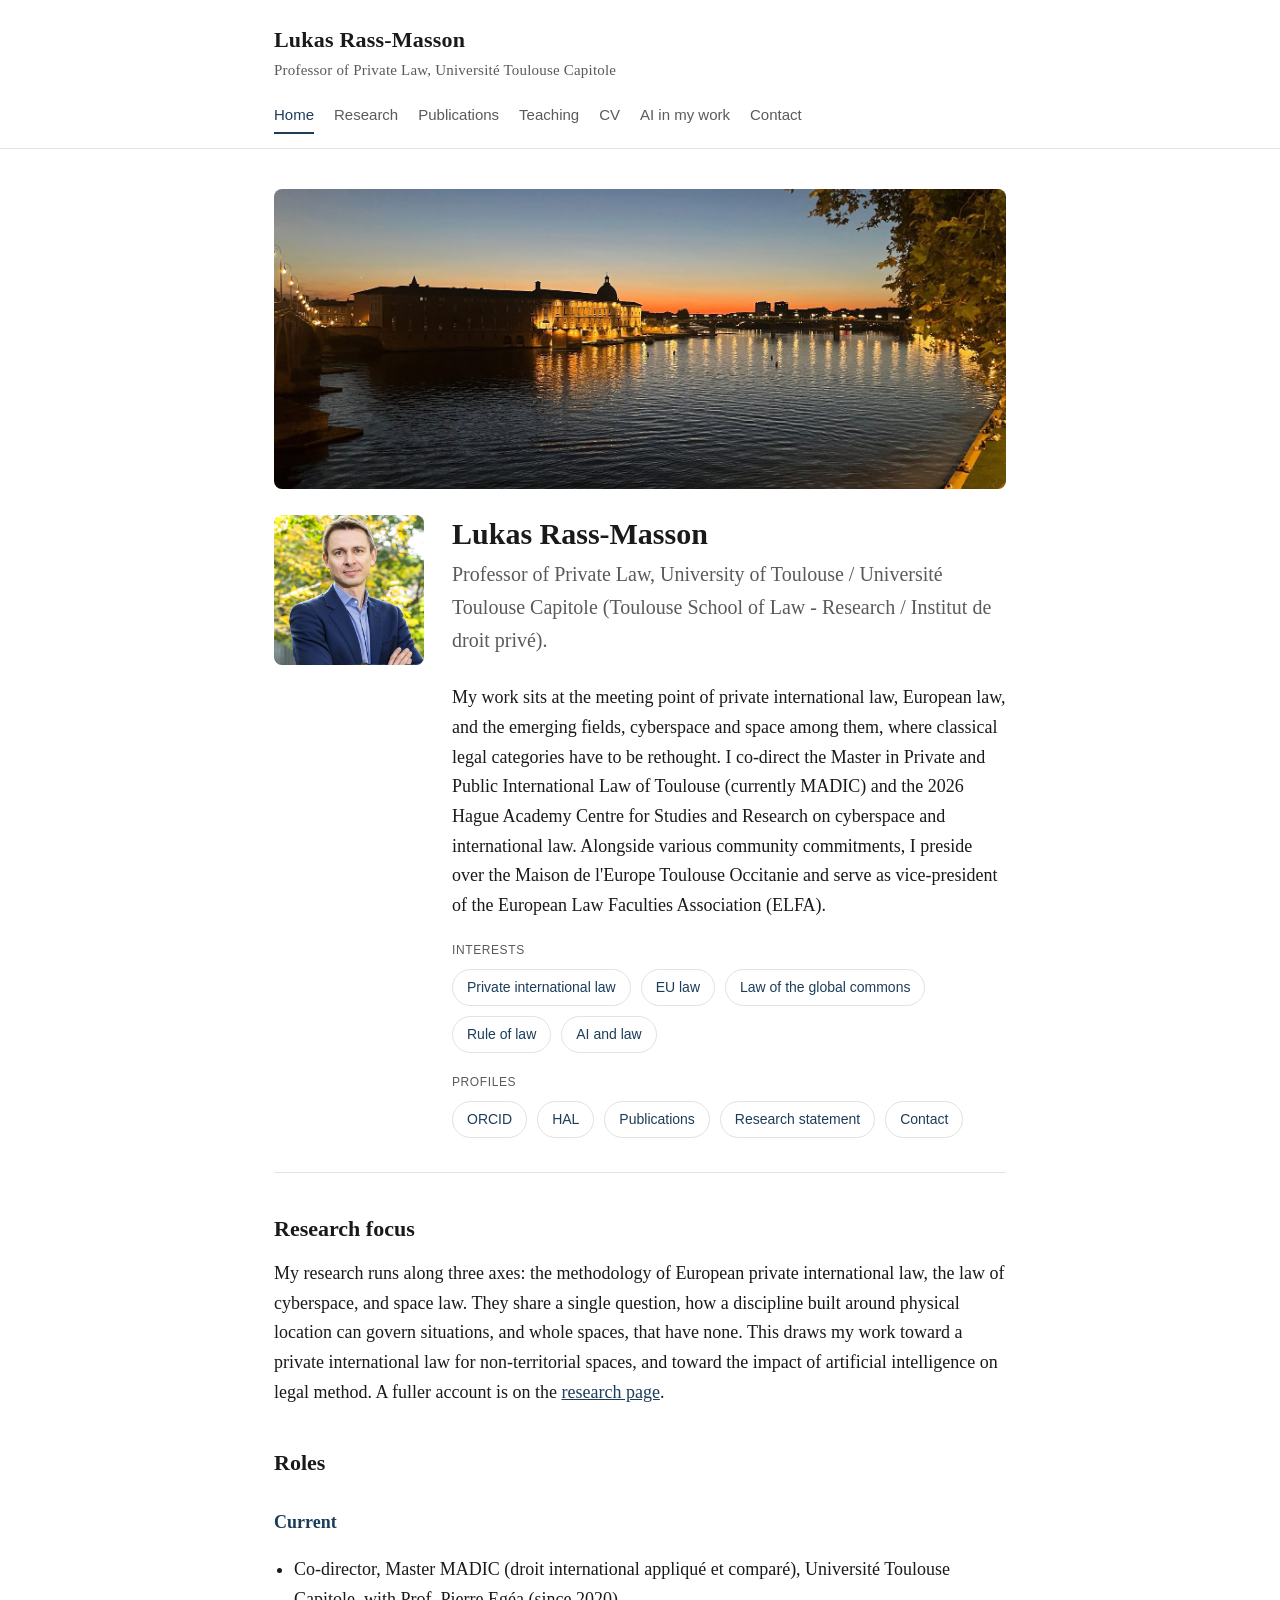
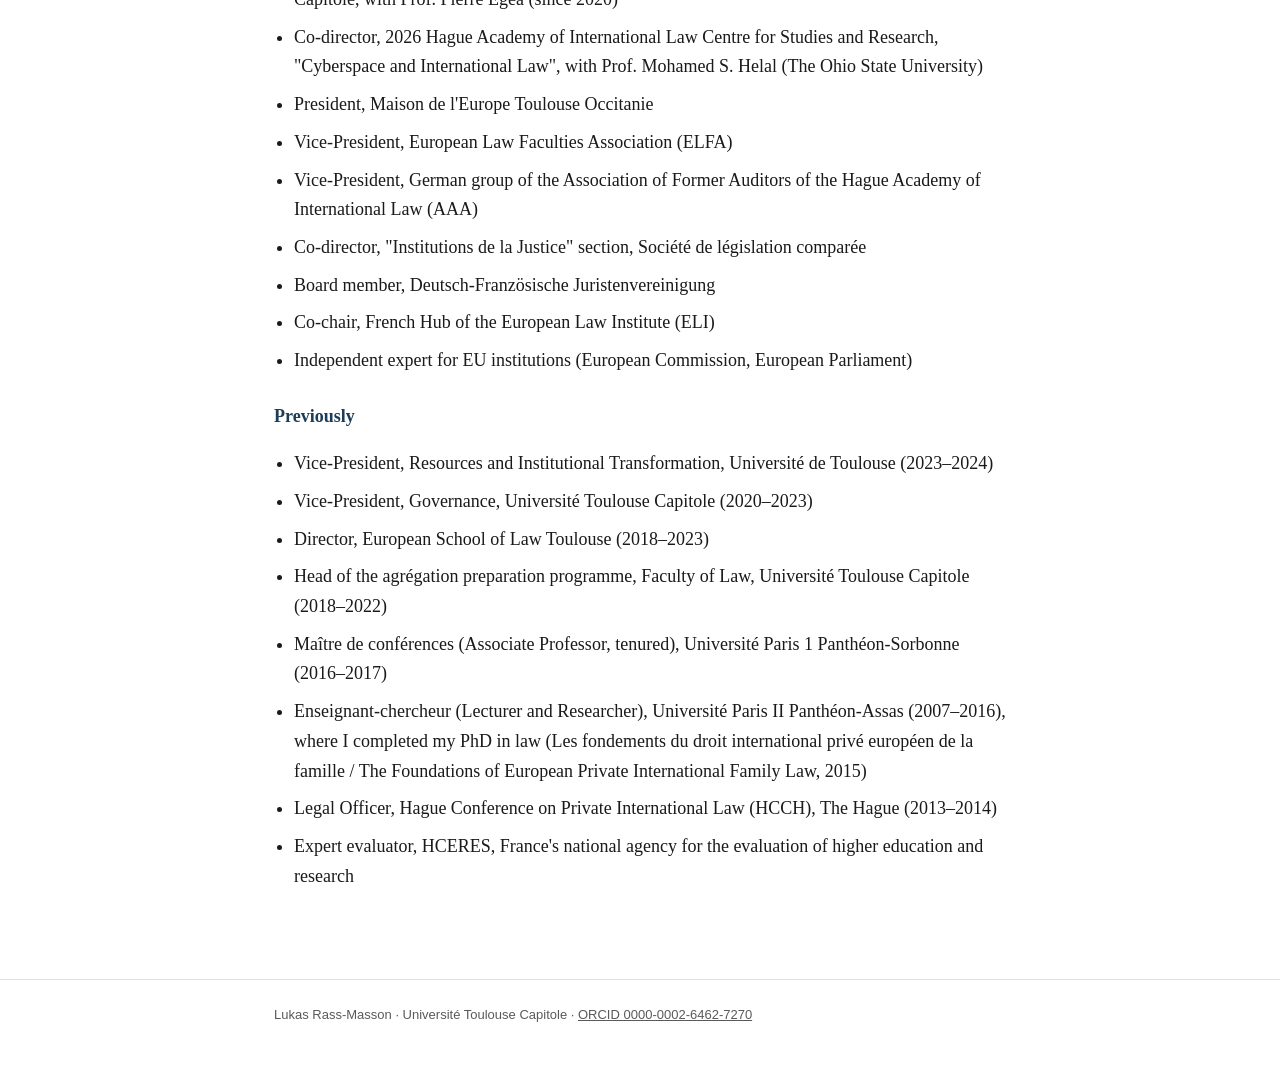
==== index.html @ 9f9ae8c5 "Add files via upload" ====
<!DOCTYPE html>
<html lang="en">
<head>
<meta charset="utf-8">
<meta name="viewport" content="width=device-width, initial-scale=1">
<title>Lukas Rass-Masson</title>
<meta name="description" content="Lukas Rass-Masson, Professor of Private Law at Université Toulouse Capitole. Private international law, European law, cyberspace and space law.">
<link rel="stylesheet" href="style.css">
</head>
<body>
<header class="site">
  <div class="wrap">
    <a class="brand" href="index.html">Lukas Rass-Masson<span>Professor of Private Law, Université Toulouse Capitole</span></a>
    <nav class="main">
      <a href="index.html" class="active">Home</a>
      <a href="research.html">Research</a>
      <a href="publications.html">Publications</a>
      <a href="teaching.html">Teaching</a>
      <a href="cv.html">CV</a>
      <a href="ai.html">AI in my work</a>
      <a href="contact.html">Contact</a>
    </nav>
  </div>
</header>

<main>
  <div class="wrap">
    <div class="hero-banner">
      <img src="hero-toulouse.jpg" alt="Toulouse, the Garonne at dusk" loading="eager">
    </div>
    <div class="hero">
      <img class="avatar" src="headshot-avatar.jpg" alt="Lukas Rass-Masson">
      <div class="intro">
        <h1>Lukas Rass-Masson</h1>
        <p class="lede">Professor of Private Law, University of Toulouse / Université Toulouse Capitole (Toulouse School of Law - Research / Institut de droit privé).</p>
        <p>My work sits at the meeting point of private international law, European law, and the emerging fields, cyberspace and space among them, where classical legal categories have to be rethought. I co-direct the Master in Private and Public International Law of Toulouse (currently MADIC) and the 2026 Hague Academy Centre for Studies and Research on cyberspace and international law. Alongside various community commitments, I preside over the Maison de l'Europe Toulouse Occitanie and serve as vice-president of the European Law Faculties Association (ELFA).</p>

        <p class="chips-label">Interests</p>
        <div class="links">
          <a href="https://scholar.google.com/citations?view_op=search_authors&hl=en&mauthors=label:private_international_law" target="_blank" rel="noopener">Private international law</a>
          <a href="https://scholar.google.com/citations?view_op=search_authors&hl=en&mauthors=label:eu_law" target="_blank" rel="noopener">EU law</a>
          <a href="https://scholar.google.com/citations?view_op=search_authors&hl=en&mauthors=label:law_of_the_global_commons" target="_blank" rel="noopener">Law of the global commons</a>
          <a href="https://scholar.google.com/citations?view_op=search_authors&hl=en&mauthors=label:rule_of_law" target="_blank" rel="noopener">Rule of law</a>
          <a href="https://scholar.google.com/citations?view_op=search_authors&hl=en&mauthors=label:ai_and_law" target="_blank" rel="noopener">AI and law</a>
        </div>

        <p class="chips-label">Profiles</p>
        <div class="links">
          <a href="https://orcid.org/0000-0002-6462-7270" target="_blank" rel="noopener">ORCID</a>
          <a href="https://hal.science/search/index/?q=*&authIdHal_s=lukas-rass-masson" target="_blank" rel="noopener">HAL</a>
          <a href="publications.html">Publications</a>
          <a href="research.html">Research statement</a>
          <a href="contact.html">Contact</a>
        </div>
      </div>
    </div>

    <hr>

    <h2>Research focus</h2>
    <p>My research runs along three axes: the methodology of European private international law, the law of cyberspace, and space law. They share a single question, how a discipline built around physical location can govern situations, and whole spaces, that have none. This draws my work toward a private international law for non-territorial spaces, and toward the impact of artificial intelligence on legal method. A fuller account is on the <a href="research.html">research page</a>.</p>

    <h2>Roles</h2>

    <h3>Current</h3>
    <ul class="clean">
      <li>Co-director, Master MADIC (droit international appliqué et comparé), Université Toulouse Capitole, with Prof. Pierre Egéa (since 2020)</li>
      <li>Co-director, 2026 Hague Academy of International Law Centre for Studies and Research, "Cyberspace and International Law", with Prof. Mohamed S. Helal (The Ohio State University)</li>
      <li>President, Maison de l'Europe Toulouse Occitanie</li>
      <li>Vice-President, European Law Faculties Association (ELFA)</li>
      <li>Vice-President, German group of the Association of Former Auditors of the Hague Academy of International Law (AAA)</li>
      <li>Co-director, "Institutions de la Justice" section, Société de législation comparée</li>
      <li>Board member, Deutsch-Französische Juristenvereinigung</li>
      <li>Co-chair, French Hub of the European Law Institute (ELI)</li>
      <li>Independent expert for EU institutions (European Commission, European Parliament)</li>
    </ul>

    <h3>Previously</h3>
    <ul class="clean">
      <li>Vice-President, Resources and Institutional Transformation, Université de Toulouse (2023–2024)</li>
      <li>Vice-President, Governance, Université Toulouse Capitole (2020–2023)</li>
      <li>Director, European School of Law Toulouse (2018–2023)</li>
      <li>Head of the agrégation preparation programme, Faculty of Law, Université Toulouse Capitole (2018–2022)</li>
      <li>Maître de conférences (Associate Professor, tenured), Université Paris 1 Panthéon-Sorbonne (2016–2017)</li>
      <li>Enseignant-chercheur (Lecturer and Researcher), Université Paris II Panthéon-Assas (2007–2016), where I completed my PhD in law (Les fondements du droit international privé européen de la famille / The Foundations of European Private International Family Law, 2015)</li>
      <li>Legal Officer, Hague Conference on Private International Law (HCCH), The Hague (2013–2014)</li>
      <li>Expert evaluator, HCERES, France's national agency for the evaluation of higher education and research</li>
    </ul>
  </div>
</main>

<footer class="site">
  <div class="wrap">
    <p>Lukas Rass-Masson · Université Toulouse Capitole · <a href="https://orcid.org/0000-0002-6462-7270" target="_blank" rel="noopener">ORCID 0000-0002-6462-7270</a></p>
  </div>
</footer>
</body>
</html>
---- style.css ----
:root {
  --ink: #1a1a1a;
  --muted: #5a5a5a;
  --line: #e2e2e2;
  --accent: #1c3d5a;
  --accent-soft: #eef2f6;
  --bg: #ffffff;
  --max: 780px;
}

* { box-sizing: border-box; }

html { scroll-behavior: smooth; }

body {
  margin: 0;
  color: var(--ink);
  background: var(--bg);
  font-family: Georgia, "Times New Roman", serif;
  font-size: 18px;
  line-height: 1.65;
}

.wrap {
  max-width: var(--max);
  margin: 0 auto;
  padding: 0 24px;
}

/* Header / nav */
header.site {
  border-bottom: 1px solid var(--line);
  padding: 22px 0 0;
}
header.site .wrap { display: flex; flex-direction: column; gap: 10px; }
.brand {
  font-size: 22px;
  font-weight: bold;
  color: var(--ink);
  text-decoration: none;
  letter-spacing: 0.2px;
}
.brand span { color: var(--muted); font-weight: normal; font-size: 15px; display: block; }
nav.main {
  display: flex;
  flex-wrap: wrap;
  gap: 4px 20px;
  font-family: -apple-system, "Segoe UI", Helvetica, Arial, sans-serif;
  font-size: 15px;
  padding: 6px 0 14px;
}
nav.main a {
  color: var(--muted);
  text-decoration: none;
  padding: 4px 0;
  border-bottom: 2px solid transparent;
}
nav.main a:hover { color: var(--accent); }
nav.main a.active { color: var(--accent); border-bottom-color: var(--accent); }

/* Main */
main { padding: 40px 0 70px; }
h1 { font-size: 30px; line-height: 1.25; margin: 0 0 6px; }
h2 { font-size: 22px; margin: 38px 0 12px; }
h3 { font-size: 18px; margin: 26px 0 6px; color: var(--accent); }
p { margin: 0 0 16px; }
a { color: var(--accent); }
.lede { font-size: 20px; color: var(--muted); margin-bottom: 26px; }
.muted { color: var(--muted); }
hr { border: none; border-top: 1px solid var(--line); margin: 34px 0; }

ul.clean { padding-left: 20px; }
ul.clean li { margin-bottom: 8px; }

/* Home hero */
.hero-banner { margin: 0 0 26px; }
.hero-banner img {
  width: 100%; height: 300px; object-fit: cover; object-position: center 55%;
  border-radius: 8px; display: block;
}
.hero { display: flex; gap: 28px; align-items: flex-start; flex-wrap: wrap; }
.hero .avatar {
  width: 150px; height: 150px; border-radius: 8px; object-fit: cover;
  flex: 0 0 auto;
}
.hero .intro { flex: 1 1 320px; }

@media (max-width: 560px) {
  .hero-banner img { height: 200px; }
}

/* Link chips */
.links {
  display: flex; flex-wrap: wrap; gap: 10px; margin: 18px 0 0;
  font-family: -apple-system, "Segoe UI", sans-serif; font-size: 14px;
}
.links a {
  text-decoration: none; color: var(--accent);
  border: 1px solid var(--line); border-radius: 999px;
  padding: 6px 14px; background: #fff;
}
.links a:hover { background: var(--accent-soft); }
.chips-label {
  font-family: -apple-system, "Segoe UI", sans-serif;
  font-size: 12px; letter-spacing: 0.6px; text-transform: uppercase;
  color: var(--muted); margin: 20px 0 0;
}
.chips-label + .links { margin-top: 8px; }

/* Publications */
.pub-controls {
  font-family: -apple-system, "Segoe UI", sans-serif; font-size: 14px;
  color: var(--muted); margin-bottom: 20px;
}
.pub-year { margin: 26px 0 8px; font-size: 15px; font-family: -apple-system,"Segoe UI",sans-serif; color: var(--accent); font-weight: 600; letter-spacing: 1px; }
.pub {
  padding: 12px 0; border-bottom: 1px solid var(--line);
}
.pub .t { font-weight: bold; }
.pub .meta { font-size: 15px; color: var(--muted); font-style: italic; }
.pub .type-tag {
  display: inline-block; font-family: -apple-system,"Segoe UI",sans-serif;
  font-size: 11px; letter-spacing: 0.5px; text-transform: uppercase;
  color: var(--accent); background: var(--accent-soft);
  padding: 2px 8px; border-radius: 3px; margin-right: 8px; font-style: normal;
}
.status { font-family: -apple-system,"Segoe UI",sans-serif; font-size: 14px; color: var(--muted); padding: 14px 0; }

/* CV blocks */
.cv-row { display: flex; gap: 16px; padding: 10px 0; border-bottom: 1px solid var(--line); }
.cv-row .when { flex: 0 0 130px; color: var(--muted); font-size: 15px; }
.cv-row .what { flex: 1; }

/* Footer */
footer.site {
  border-top: 1px solid var(--line);
  padding: 24px 0; color: var(--muted);
  font-family: -apple-system,"Segoe UI",sans-serif; font-size: 13px;
}
footer.site a { color: var(--muted); }

@media (max-width: 560px) {
  body { font-size: 17px; }
  h1 { font-size: 26px; }
}
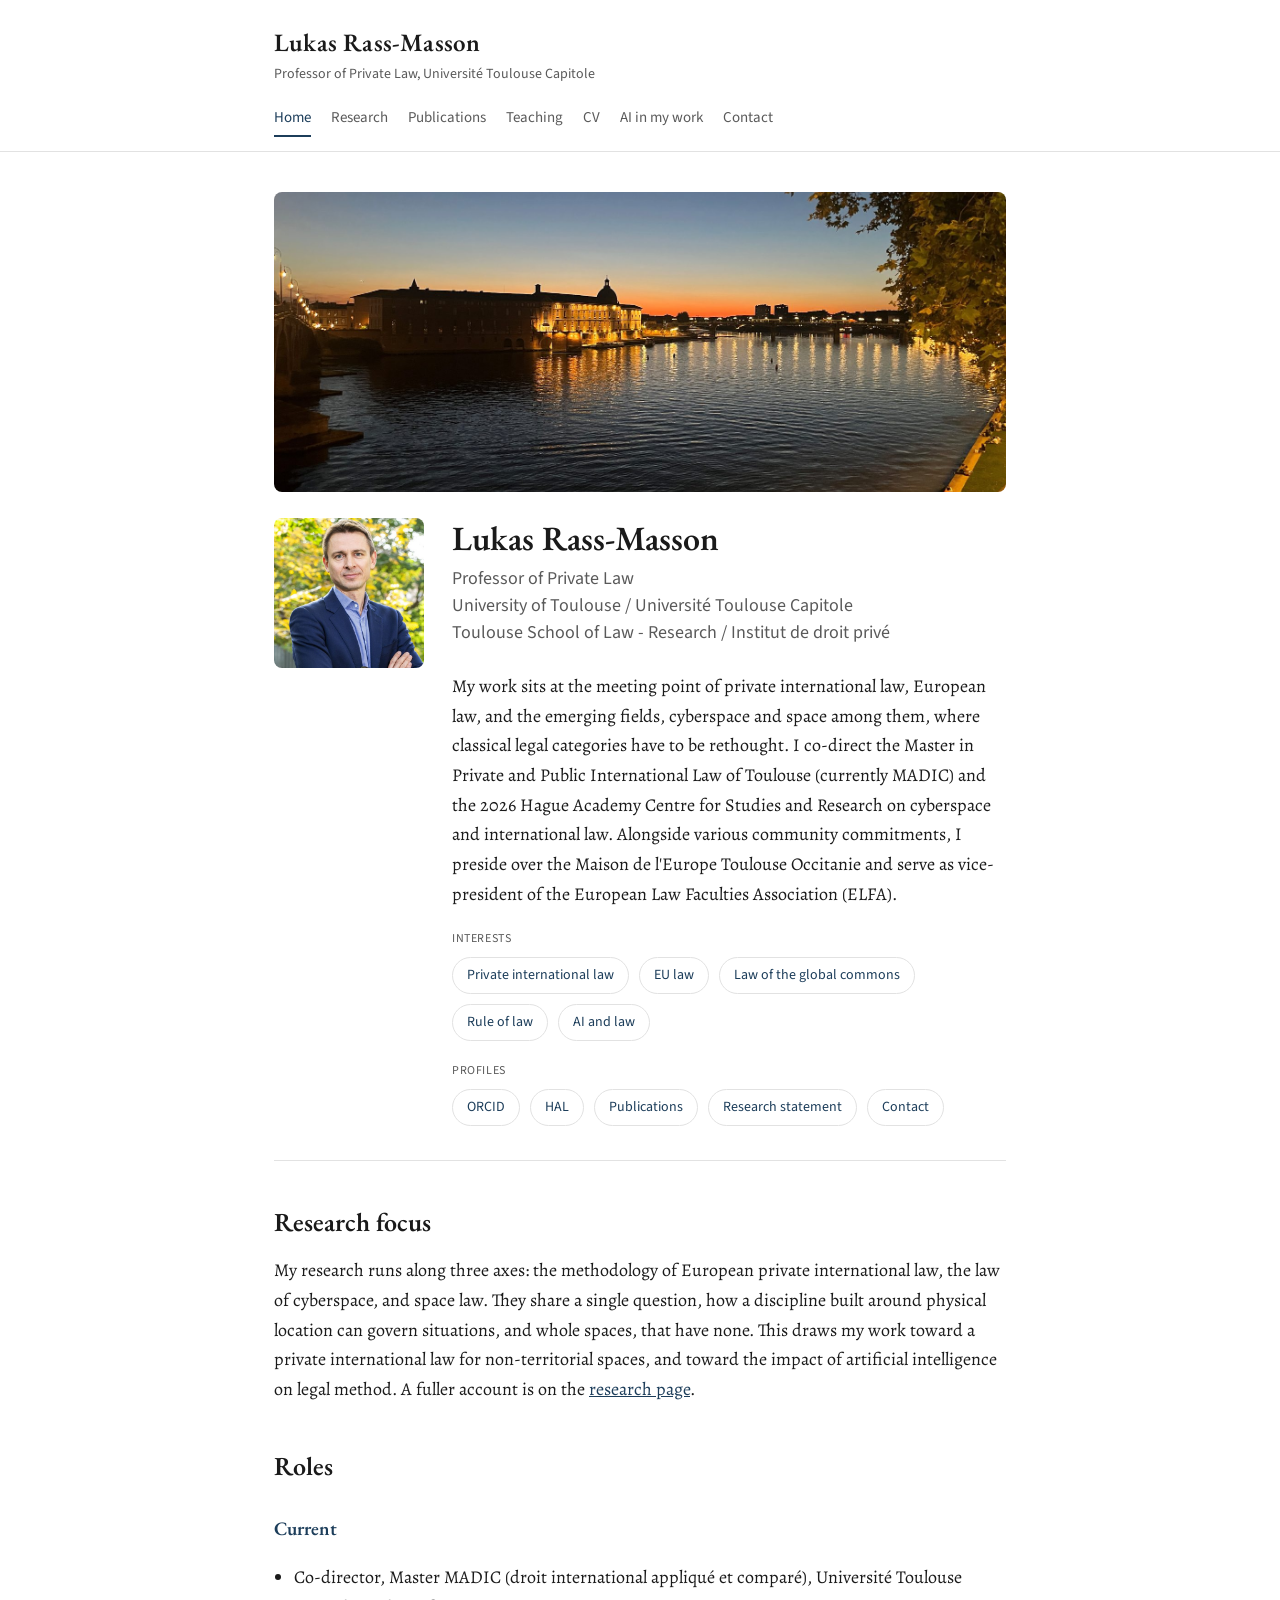
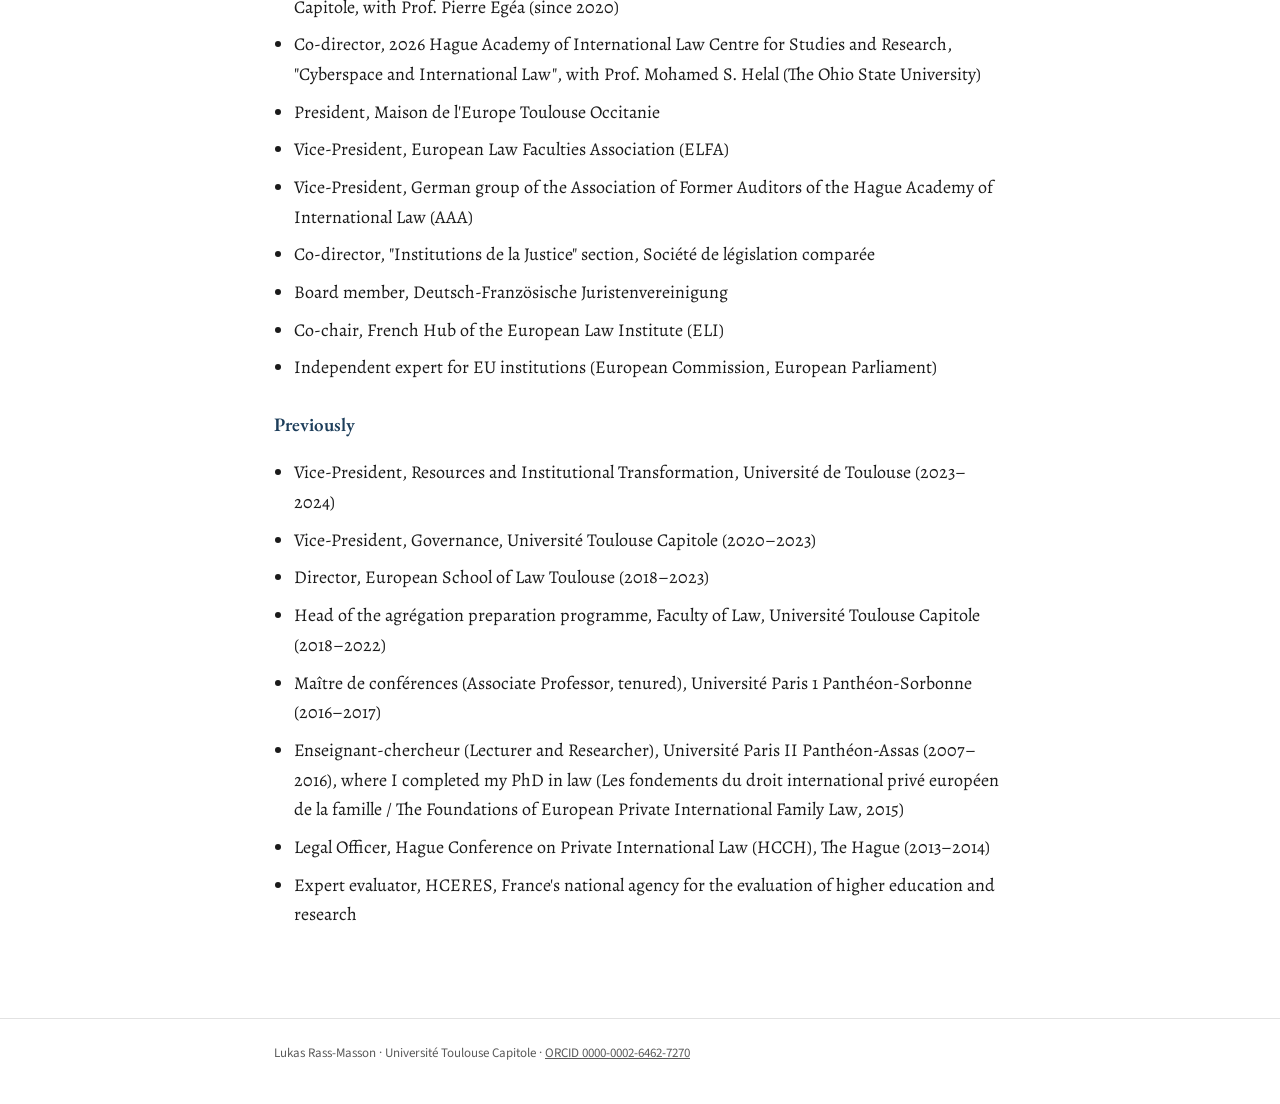
==== commit 91061c24: "Add files via upload" ====
--- a/index.html
+++ b/index.html
@@ -32,7 +32,7 @@
       <img class="avatar" src="headshot-avatar.jpg" alt="Lukas Rass-Masson">
       <div class="intro">
         <h1>Lukas Rass-Masson</h1>
-        <p class="lede">Professor of Private Law, University of Toulouse / Université Toulouse Capitole (Toulouse School of Law - Research / Institut de droit privé).</p>
+        <p class="lede">Professor of Private Law<br>University of Toulouse / Université Toulouse Capitole<br>Toulouse School of Law - Research / Institut de droit privé</p>
         <p>My work sits at the meeting point of private international law, European law, and the emerging fields, cyberspace and space among them, where classical legal categories have to be rethought. I co-direct the Master in Private and Public International Law of Toulouse (currently MADIC) and the 2026 Hague Academy Centre for Studies and Research on cyberspace and international law. Alongside various community commitments, I preside over the Maison de l'Europe Toulouse Occitanie and serve as vice-president of the European Law Faculties Association (ELFA).</p>
 
         <p class="chips-label">Interests</p>
--- a/style.css
+++ b/style.css
@@ -1,3 +1,12 @@
+/* Self-hosted fonts (OFL). No third-party requests. */
+@font-face { font-family: "EB Garamond"; src: url("fonts/eb-garamond-400.woff2") format("woff2"); font-weight: 400; font-style: normal; font-display: swap; }
+@font-face { font-family: "EB Garamond"; src: url("fonts/eb-garamond-600.woff2") format("woff2"); font-weight: 600; font-style: normal; font-display: swap; }
+@font-face { font-family: "Alegreya"; src: url("fonts/alegreya-400.woff2") format("woff2"); font-weight: 400; font-style: normal; font-display: swap; }
+@font-face { font-family: "Alegreya"; src: url("fonts/alegreya-400-italic.woff2") format("woff2"); font-weight: 400; font-style: italic; font-display: swap; }
+@font-face { font-family: "Alegreya"; src: url("fonts/alegreya-700.woff2") format("woff2"); font-weight: 700; font-style: normal; font-display: swap; }
+@font-face { font-family: "Source Sans 3"; src: url("fonts/source-sans-3-400.woff2") format("woff2"); font-weight: 400; font-style: normal; font-display: swap; }
+@font-face { font-family: "Source Sans 3"; src: url("fonts/source-sans-3-600.woff2") format("woff2"); font-weight: 600; font-style: normal; font-display: swap; }
+
 :root {
   --ink: #1a1a1a;
   --muted: #5a5a5a;
@@ -6,6 +15,9 @@
   --accent-soft: #eef2f6;
   --bg: #ffffff;
   --max: 780px;
+  --font-body: "Alegreya", Georgia, "Times New Roman", serif;
+  --font-display: "EB Garamond", Georgia, "Times New Roman", serif;
+  --font-ui: "Source Sans 3", -apple-system, "Segoe UI", Helvetica, Arial, sans-serif;
 }
 
 * { box-sizing: border-box; }
@@ -16,9 +28,11 @@
   margin: 0;
   color: var(--ink);
   background: var(--bg);
-  font-family: Georgia, "Times New Roman", serif;
+  font-family: var(--font-body);
   font-size: 18px;
   line-height: 1.65;
+  -webkit-font-smoothing: antialiased;
+  text-rendering: optimizeLegibility;
 }
 
 .wrap {
@@ -34,18 +48,19 @@
 }
 header.site .wrap { display: flex; flex-direction: column; gap: 10px; }
 .brand {
-  font-size: 22px;
-  font-weight: bold;
+  font-family: var(--font-display);
+  font-size: 25px;
+  font-weight: 600;
   color: var(--ink);
   text-decoration: none;
   letter-spacing: 0.2px;
 }
-.brand span { color: var(--muted); font-weight: normal; font-size: 15px; display: block; }
+.brand span { font-family: var(--font-ui); color: var(--muted); font-weight: 400; font-size: 14px; display: block; letter-spacing: 0; }
 nav.main {
   display: flex;
   flex-wrap: wrap;
   gap: 4px 20px;
-  font-family: -apple-system, "Segoe UI", Helvetica, Arial, sans-serif;
+  font-family: var(--font-ui);
   font-size: 15px;
   padding: 6px 0 14px;
 }
@@ -60,12 +75,13 @@
 
 /* Main */
 main { padding: 40px 0 70px; }
-h1 { font-size: 30px; line-height: 1.25; margin: 0 0 6px; }
-h2 { font-size: 22px; margin: 38px 0 12px; }
-h3 { font-size: 18px; margin: 26px 0 6px; color: var(--accent); }
+h1, h2, h3 { font-family: var(--font-display); font-weight: 600; }
+h1 { font-size: 34px; line-height: 1.2; margin: 0 0 6px; }
+h2 { font-size: 26px; margin: 40px 0 12px; }
+h3 { font-size: 19px; margin: 26px 0 6px; color: var(--accent); }
 p { margin: 0 0 16px; }
 a { color: var(--accent); }
-.lede { font-size: 20px; color: var(--muted); margin-bottom: 26px; }
+.lede { font-family: var(--font-ui); font-size: 18px; font-weight: 400; color: var(--muted); margin-bottom: 26px; line-height: 1.5; }
 .muted { color: var(--muted); }
 hr { border: none; border-top: 1px solid var(--line); margin: 34px 0; }
 
@@ -92,7 +108,7 @@
 /* Link chips */
 .links {
   display: flex; flex-wrap: wrap; gap: 10px; margin: 18px 0 0;
-  font-family: -apple-system, "Segoe UI", sans-serif; font-size: 14px;
+  font-family: var(--font-ui); font-size: 14px;
 }
 .links a {
   text-decoration: none; color: var(--accent);
@@ -101,7 +117,7 @@
 }
 .links a:hover { background: var(--accent-soft); }
 .chips-label {
-  font-family: -apple-system, "Segoe UI", sans-serif;
+  font-family: var(--font-ui);
   font-size: 12px; letter-spacing: 0.6px; text-transform: uppercase;
   color: var(--muted); margin: 20px 0 0;
 }
@@ -109,37 +125,38 @@
 
 /* Publications */
 .pub-controls {
-  font-family: -apple-system, "Segoe UI", sans-serif; font-size: 14px;
+  font-family: var(--font-ui); font-size: 14px;
   color: var(--muted); margin-bottom: 20px;
 }
-.pub-year { margin: 26px 0 8px; font-size: 15px; font-family: -apple-system,"Segoe UI",sans-serif; color: var(--accent); font-weight: 600; letter-spacing: 1px; }
+.pub-year { margin: 26px 0 8px; font-size: 15px; font-family: var(--font-ui); color: var(--accent); font-weight: 600; letter-spacing: 1px; }
 .pub {
   padding: 12px 0; border-bottom: 1px solid var(--line);
 }
-.pub .t { font-weight: bold; }
+.pub .t { font-weight: 700; }
 .pub .meta { font-size: 15px; color: var(--muted); font-style: italic; }
 .pub .type-tag {
-  display: inline-block; font-family: -apple-system,"Segoe UI",sans-serif;
+  display: inline-block; font-family: var(--font-ui);
   font-size: 11px; letter-spacing: 0.5px; text-transform: uppercase;
   color: var(--accent); background: var(--accent-soft);
   padding: 2px 8px; border-radius: 3px; margin-right: 8px; font-style: normal;
 }
-.status { font-family: -apple-system,"Segoe UI",sans-serif; font-size: 14px; color: var(--muted); padding: 14px 0; }
+.status { font-family: var(--font-ui); font-size: 14px; color: var(--muted); padding: 14px 0; }
 
 /* CV blocks */
 .cv-row { display: flex; gap: 16px; padding: 10px 0; border-bottom: 1px solid var(--line); }
-.cv-row .when { flex: 0 0 130px; color: var(--muted); font-size: 15px; }
+.cv-row .when { flex: 0 0 130px; font-family: var(--font-ui); color: var(--muted); font-size: 14px; }
 .cv-row .what { flex: 1; }
 
 /* Footer */
 footer.site {
   border-top: 1px solid var(--line);
   padding: 24px 0; color: var(--muted);
-  font-family: -apple-system,"Segoe UI",sans-serif; font-size: 13px;
+  font-family: var(--font-ui); font-size: 13px;
 }
 footer.site a { color: var(--muted); }
 
 @media (max-width: 560px) {
   body { font-size: 17px; }
-  h1 { font-size: 26px; }
+  h1 { font-size: 28px; }
+  h2 { font-size: 23px; }
 }
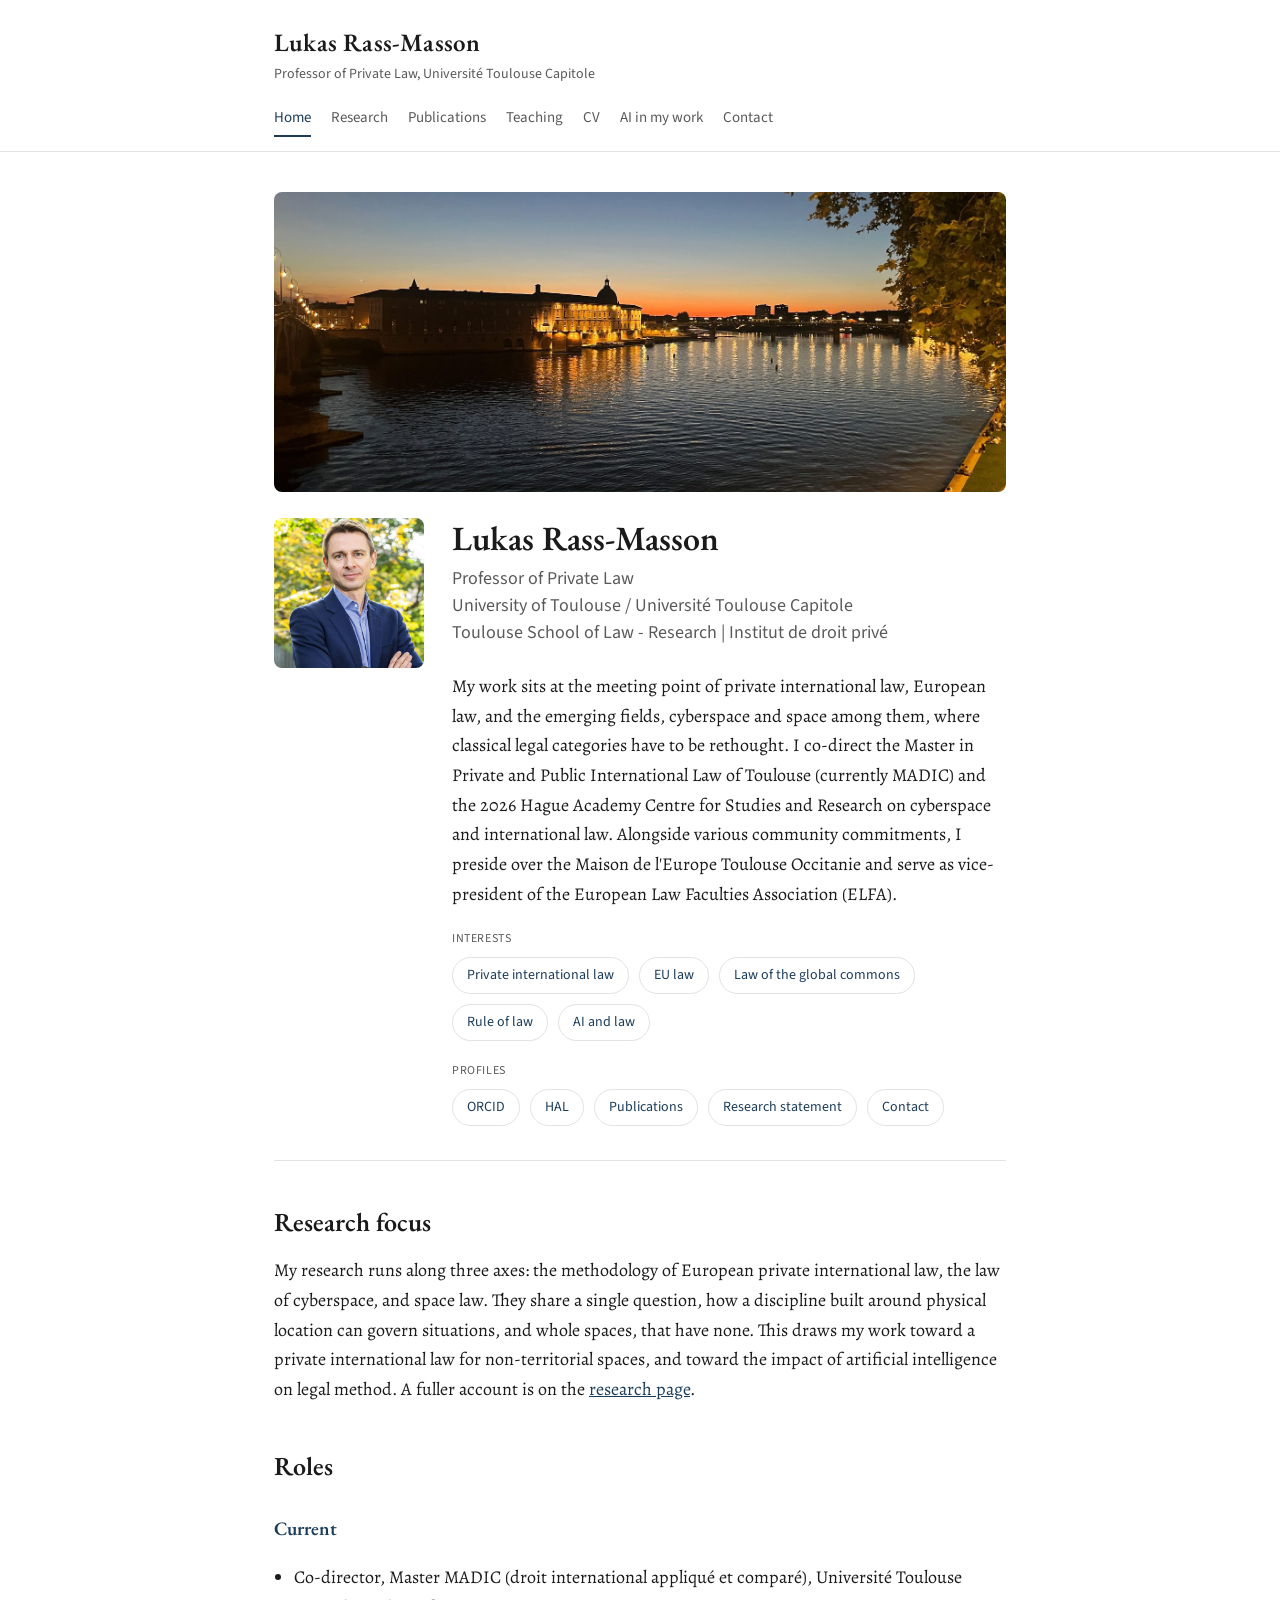
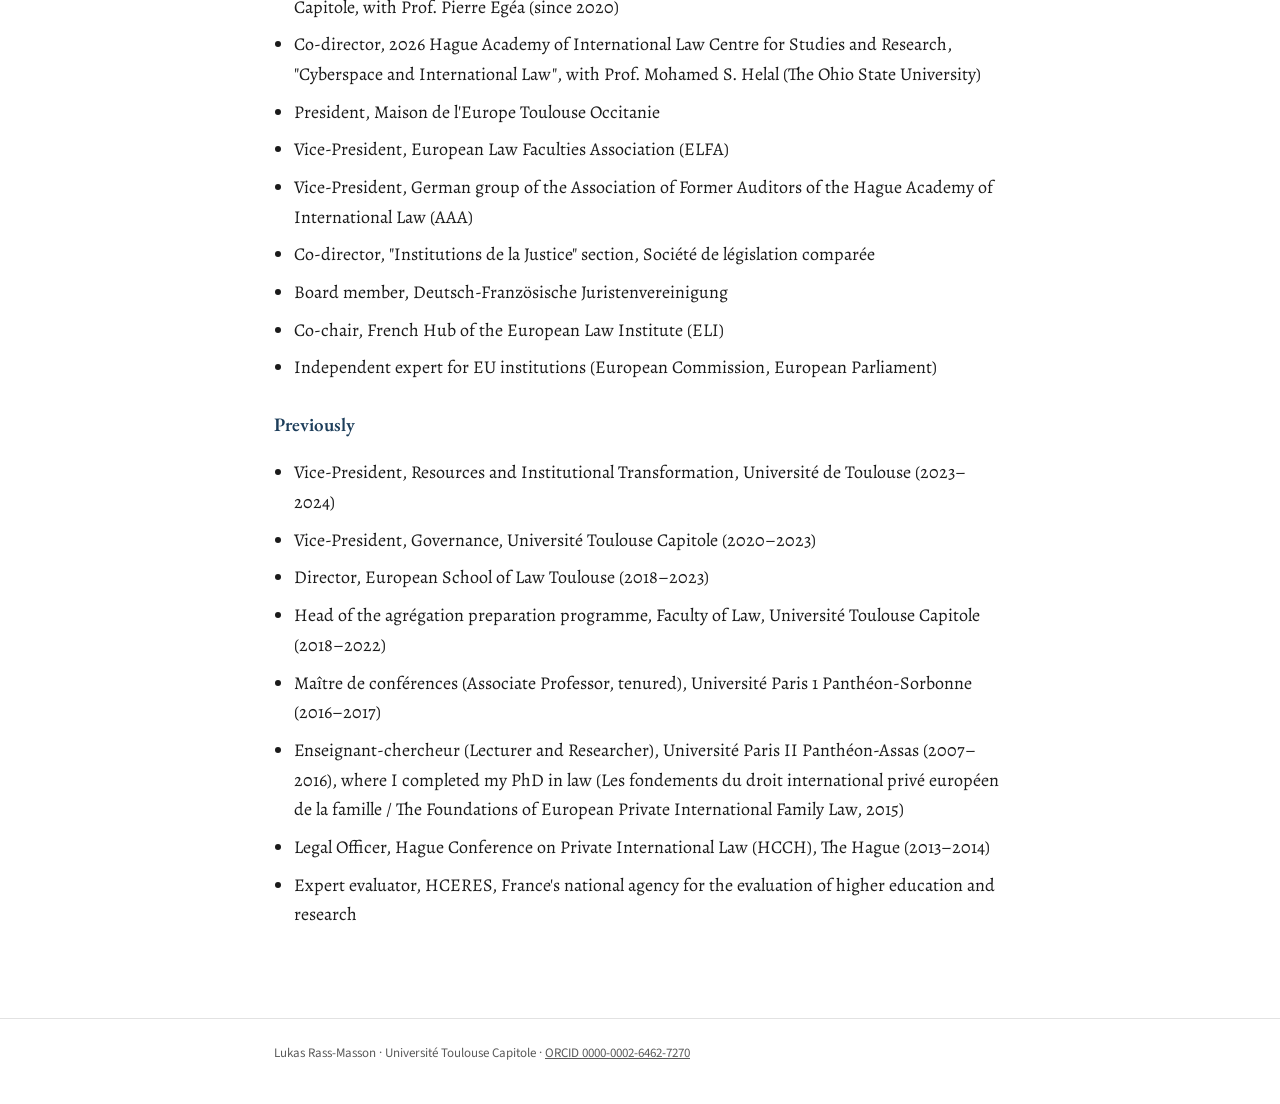
==== commit 650cda8f: "Add files via upload" ====
--- a/index.html
+++ b/index.html
@@ -32,7 +32,7 @@
       <img class="avatar" src="headshot-avatar.jpg" alt="Lukas Rass-Masson">
       <div class="intro">
         <h1>Lukas Rass-Masson</h1>
-        <p class="lede">Professor of Private Law<br>University of Toulouse / Université Toulouse Capitole<br>Toulouse School of Law - Research / Institut de droit privé</p>
+        <p class="lede">Professor of Private Law<br>University of Toulouse / Université Toulouse Capitole<br>Toulouse School of Law - Research | Institut de droit privé</p>
         <p>My work sits at the meeting point of private international law, European law, and the emerging fields, cyberspace and space among them, where classical legal categories have to be rethought. I co-direct the Master in Private and Public International Law of Toulouse (currently MADIC) and the 2026 Hague Academy Centre for Studies and Research on cyberspace and international law. Alongside various community commitments, I preside over the Maison de l'Europe Toulouse Occitanie and serve as vice-president of the European Law Faculties Association (ELFA).</p>
 
         <p class="chips-label">Interests</p>
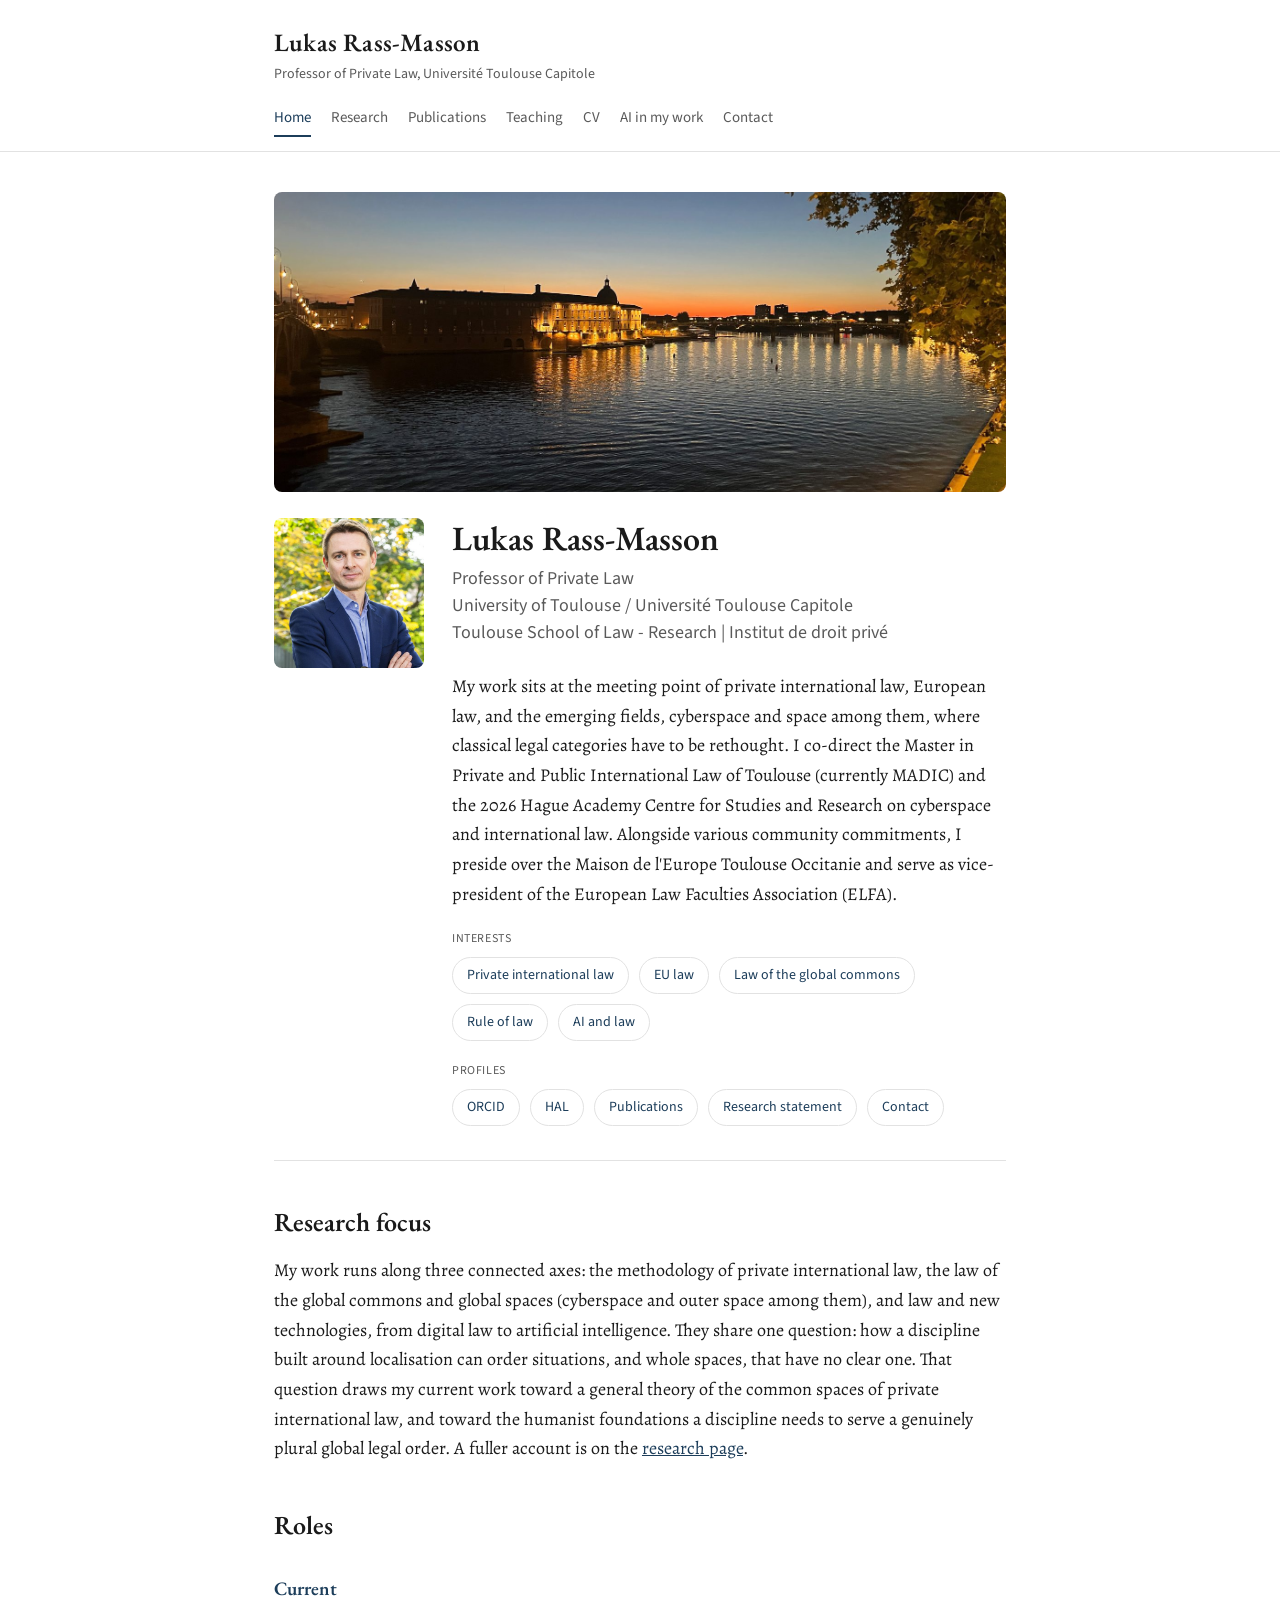
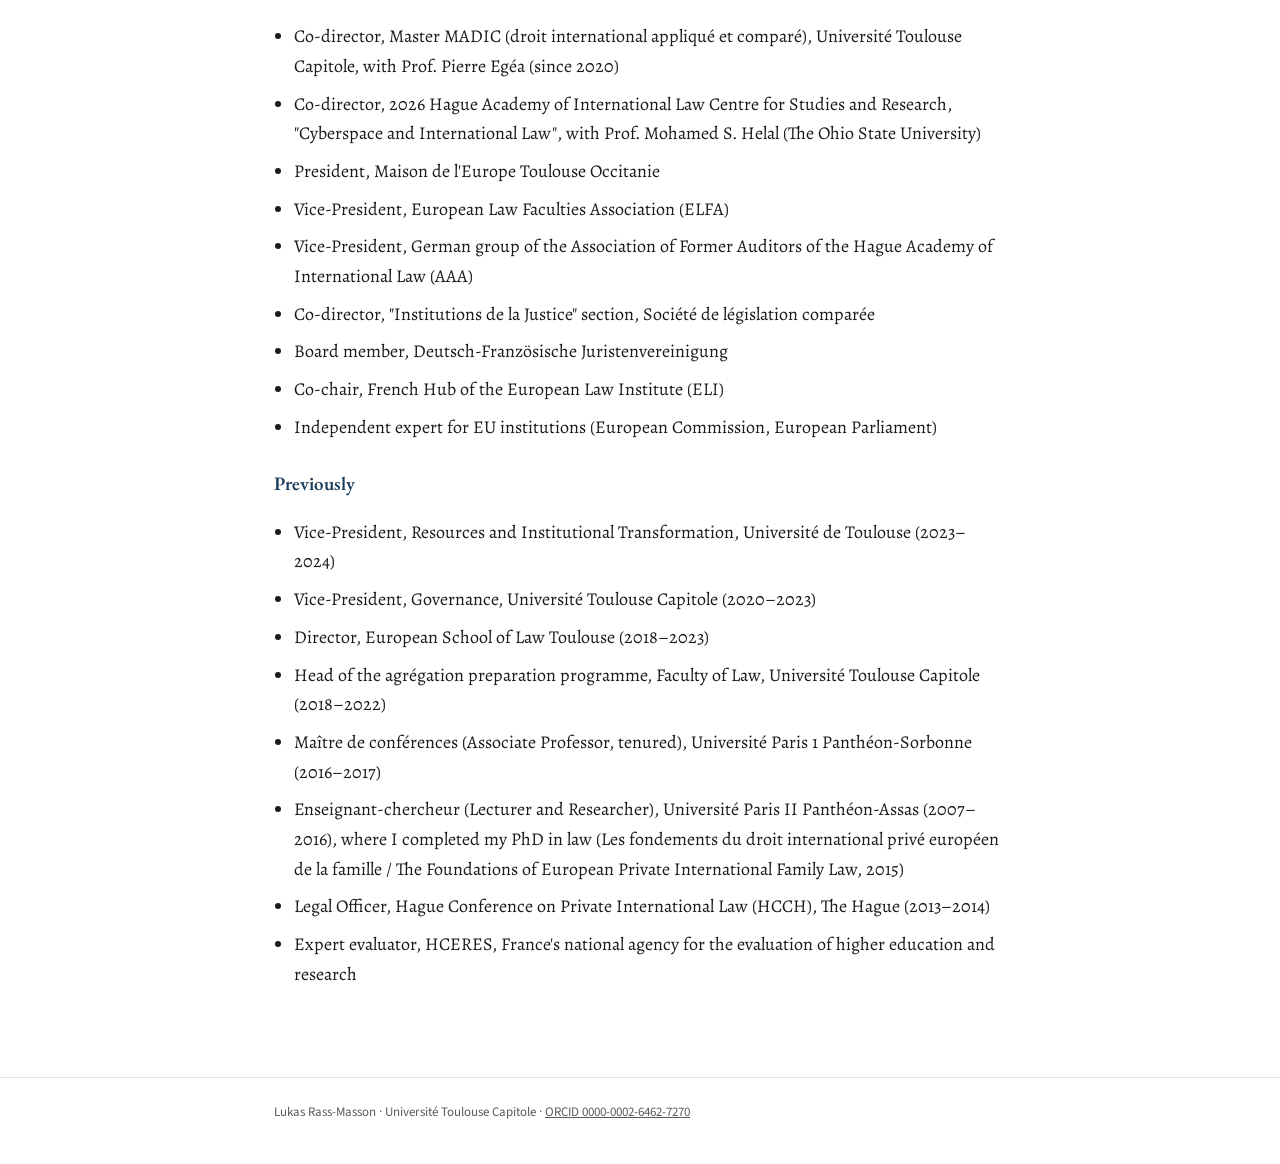
==== commit 0e1fedfd: "Update research page and home research focus from finalized statement" ====
--- a/index.html
+++ b/index.html
@@ -58,7 +58,7 @@
     <hr>
 
     <h2>Research focus</h2>
-    <p>My research runs along three axes: the methodology of European private international law, the law of cyberspace, and space law. They share a single question, how a discipline built around physical location can govern situations, and whole spaces, that have none. This draws my work toward a private international law for non-territorial spaces, and toward the impact of artificial intelligence on legal method. A fuller account is on the <a href="research.html">research page</a>.</p>
+    <p>My work runs along three connected axes: the methodology of private international law, the law of the global commons and global spaces (cyberspace and outer space among them), and law and new technologies, from digital law to artificial intelligence. They share one question: how a discipline built around localisation can order situations, and whole spaces, that have no clear one. That question draws my current work toward a general theory of the common spaces of private international law, and toward the humanist foundations a discipline needs to serve a genuinely plural global legal order. A fuller account is on the <a href="research.html">research page</a>.</p>
 
     <h2>Roles</h2>
 
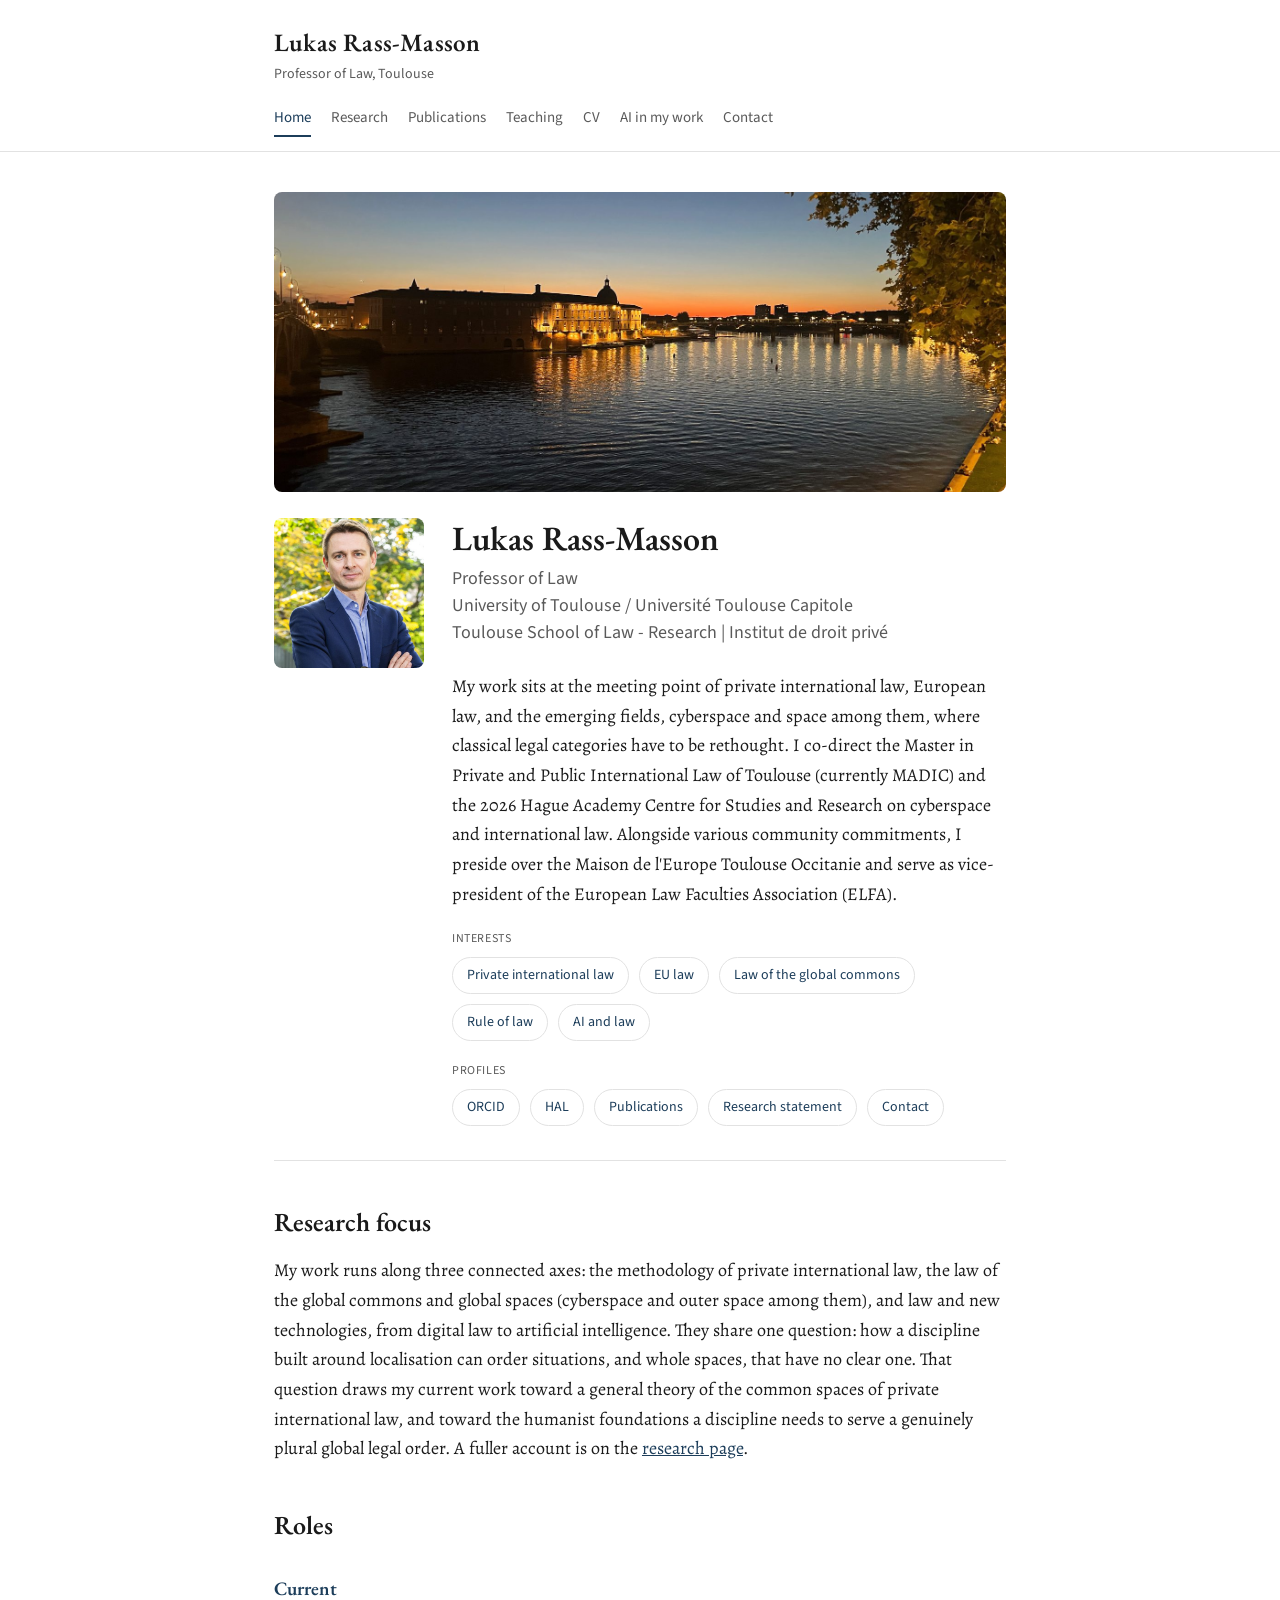
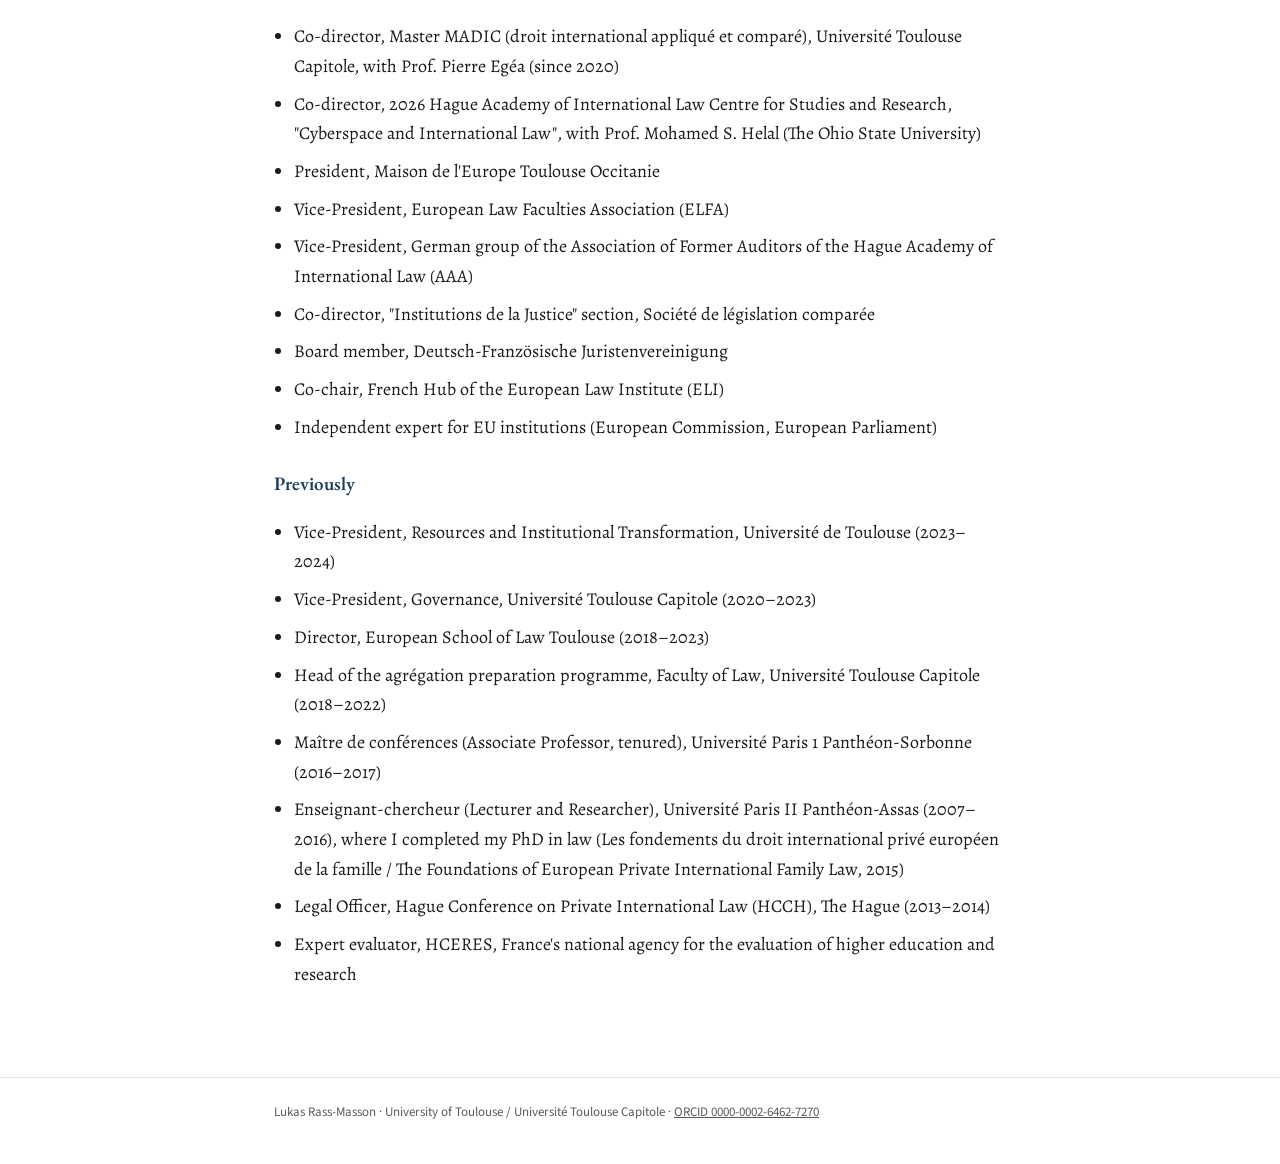
==== commit 6529498f: "Update title to Professor of Law and affiliation across site" ====
--- a/index.html
+++ b/index.html
@@ -4,13 +4,13 @@
 <meta charset="utf-8">
 <meta name="viewport" content="width=device-width, initial-scale=1">
 <title>Lukas Rass-Masson</title>
-<meta name="description" content="Lukas Rass-Masson, Professor of Private Law at Université Toulouse Capitole. Private international law, European law, cyberspace and space law.">
+<meta name="description" content="Lukas Rass-Masson, Professor of Law at University of Toulouse / Université Toulouse Capitole. Private international law, European law, cyberspace and space law.">
 <link rel="stylesheet" href="style.css">
 </head>
 <body>
 <header class="site">
   <div class="wrap">
-    <a class="brand" href="index.html">Lukas Rass-Masson<span>Professor of Private Law, Université Toulouse Capitole</span></a>
+    <a class="brand" href="index.html">Lukas Rass-Masson<span>Professor of Law, Toulouse</span></a>
     <nav class="main">
       <a href="index.html" class="active">Home</a>
       <a href="research.html">Research</a>
@@ -32,7 +32,7 @@
       <img class="avatar" src="headshot-avatar.jpg" alt="Lukas Rass-Masson">
       <div class="intro">
         <h1>Lukas Rass-Masson</h1>
-        <p class="lede">Professor of Private Law<br>University of Toulouse / Université Toulouse Capitole<br>Toulouse School of Law - Research | Institut de droit privé</p>
+        <p class="lede">Professor of Law<br>University of Toulouse / Université Toulouse Capitole<br>Toulouse School of Law - Research | Institut de droit privé</p>
         <p>My work sits at the meeting point of private international law, European law, and the emerging fields, cyberspace and space among them, where classical legal categories have to be rethought. I co-direct the Master in Private and Public International Law of Toulouse (currently MADIC) and the 2026 Hague Academy Centre for Studies and Research on cyberspace and international law. Alongside various community commitments, I preside over the Maison de l'Europe Toulouse Occitanie and serve as vice-president of the European Law Faculties Association (ELFA).</p>
 
         <p class="chips-label">Interests</p>
@@ -91,7 +91,7 @@
 
 <footer class="site">
   <div class="wrap">
-    <p>Lukas Rass-Masson · Université Toulouse Capitole · <a href="https://orcid.org/0000-0002-6462-7270" target="_blank" rel="noopener">ORCID 0000-0002-6462-7270</a></p>
+    <p>Lukas Rass-Masson · University of Toulouse / Université Toulouse Capitole · <a href="https://orcid.org/0000-0002-6462-7270" target="_blank" rel="noopener">ORCID 0000-0002-6462-7270</a></p>
   </div>
 </footer>
 </body>
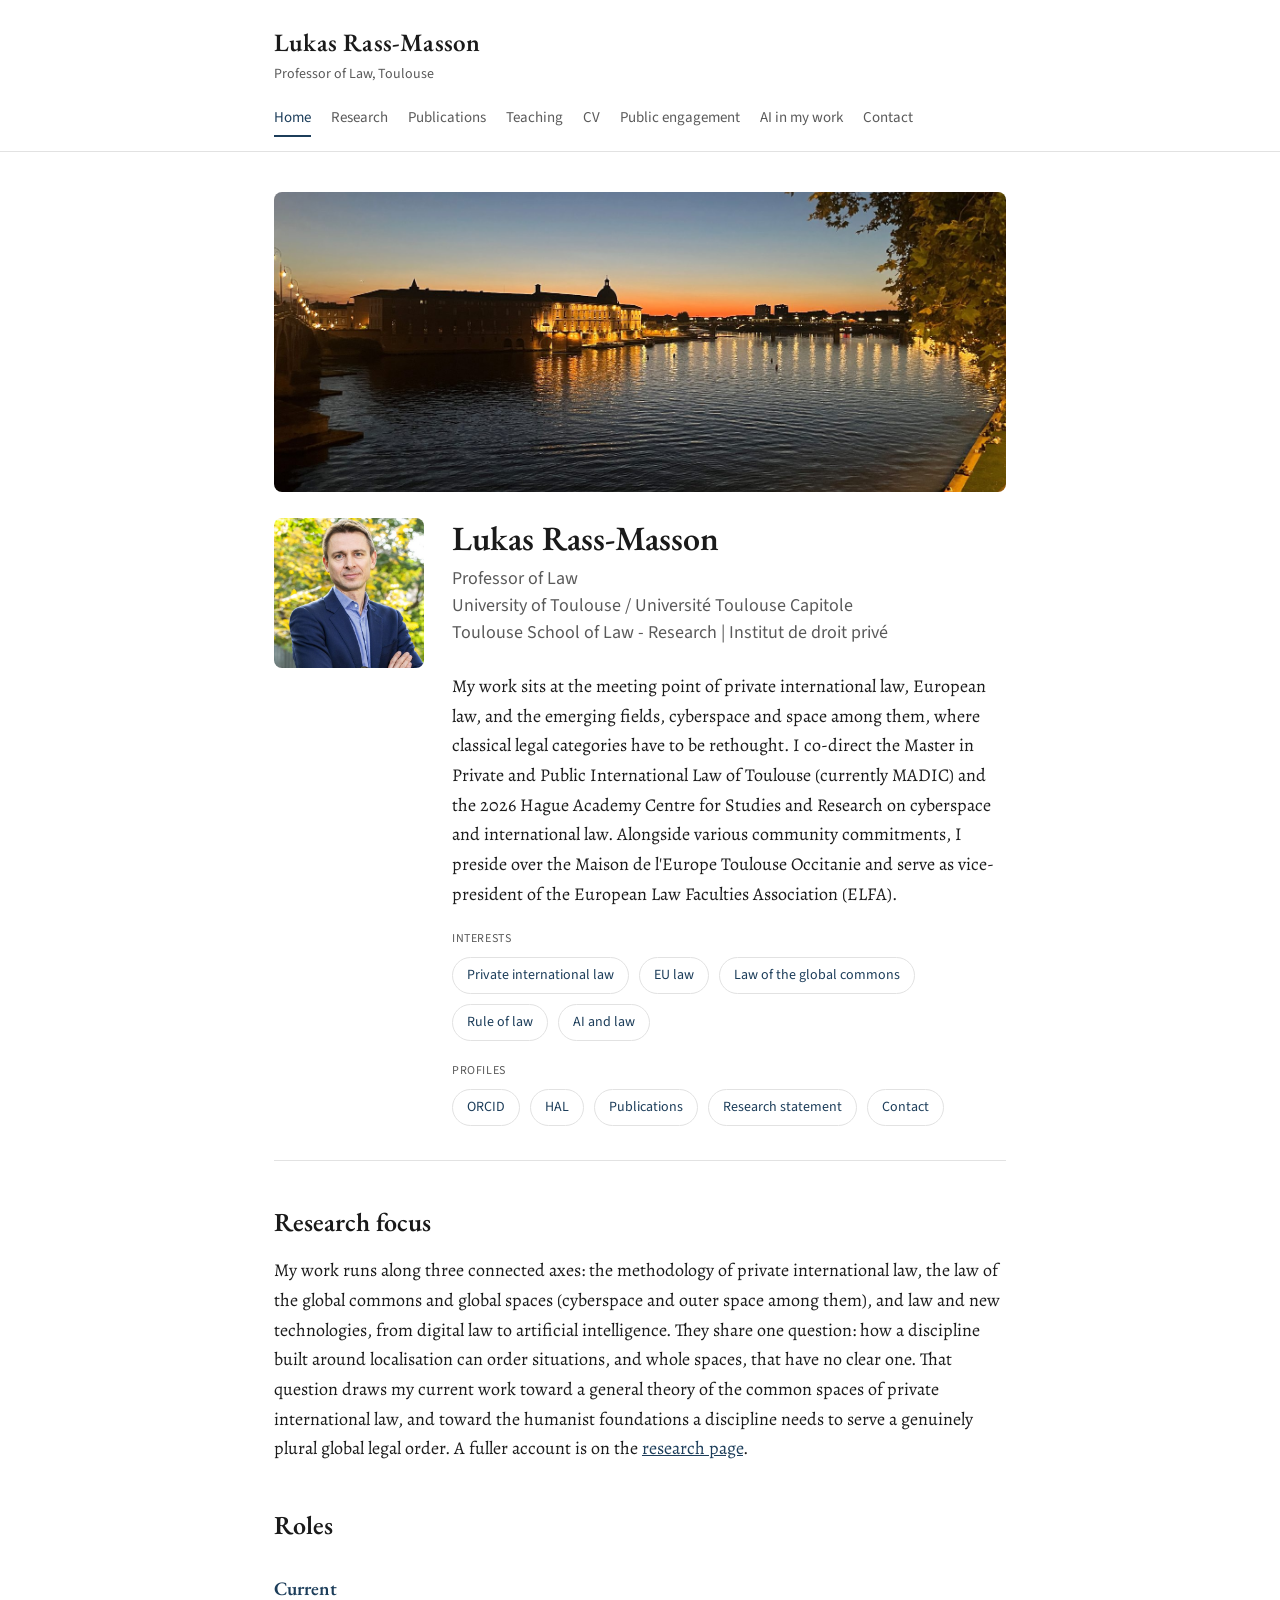
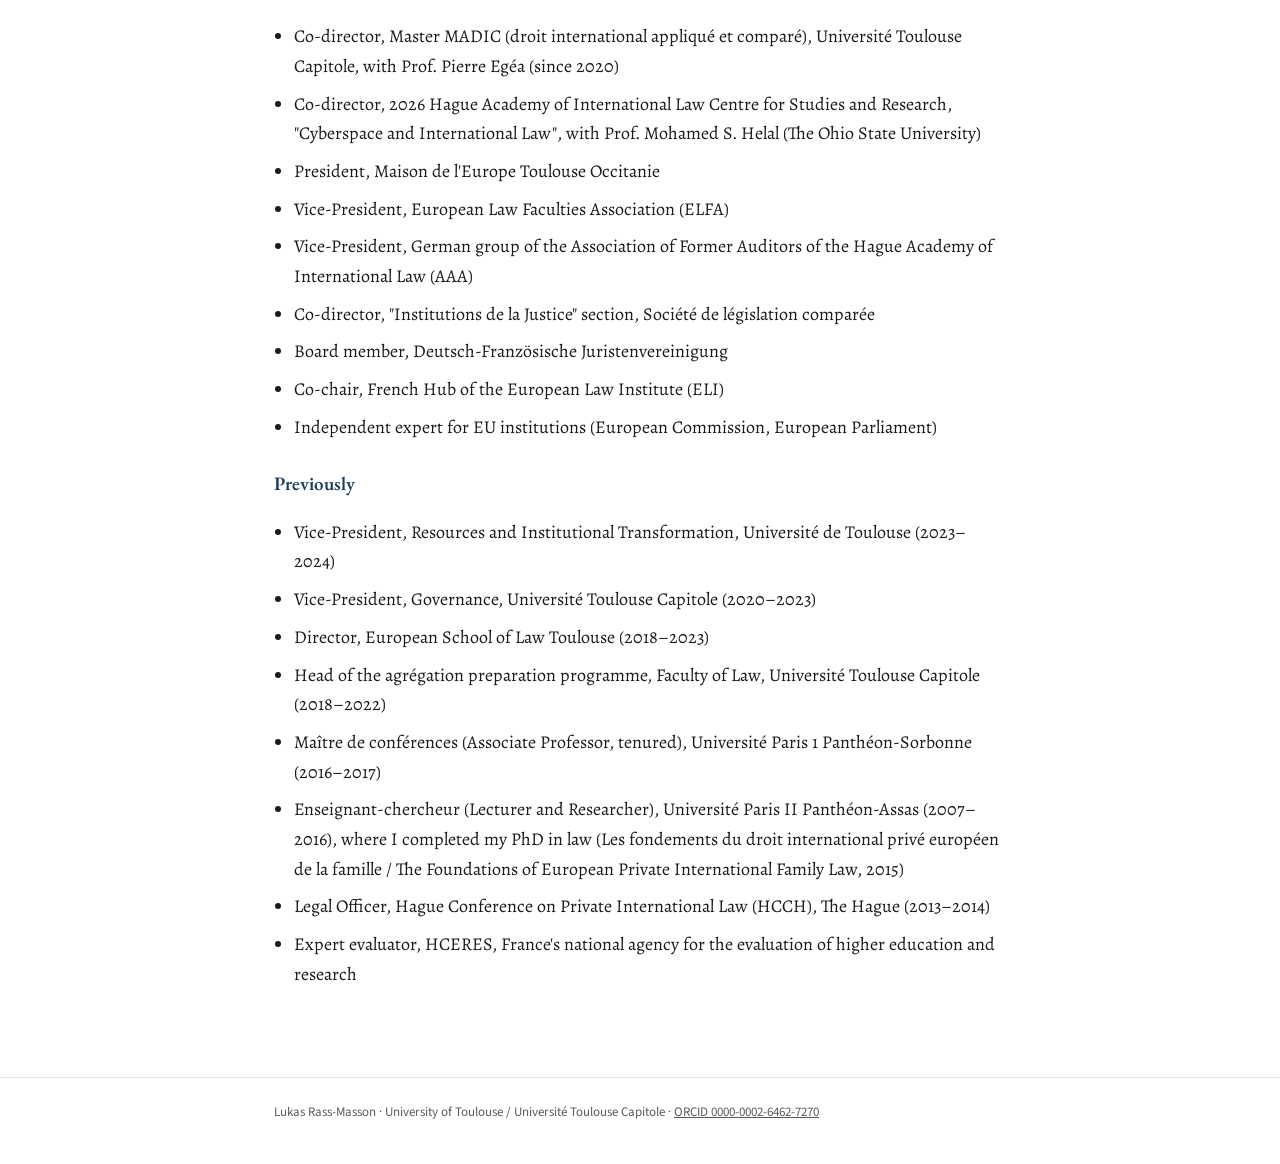
==== commit 5a242b89: "Add files via upload" ====
--- a/index.html
+++ b/index.html
@@ -17,6 +17,7 @@
       <a href="publications.html">Publications</a>
       <a href="teaching.html">Teaching</a>
       <a href="cv.html">CV</a>
+      <a href="engagement.html">Public engagement</a>
       <a href="ai.html">AI in my work</a>
       <a href="contact.html">Contact</a>
     </nav>
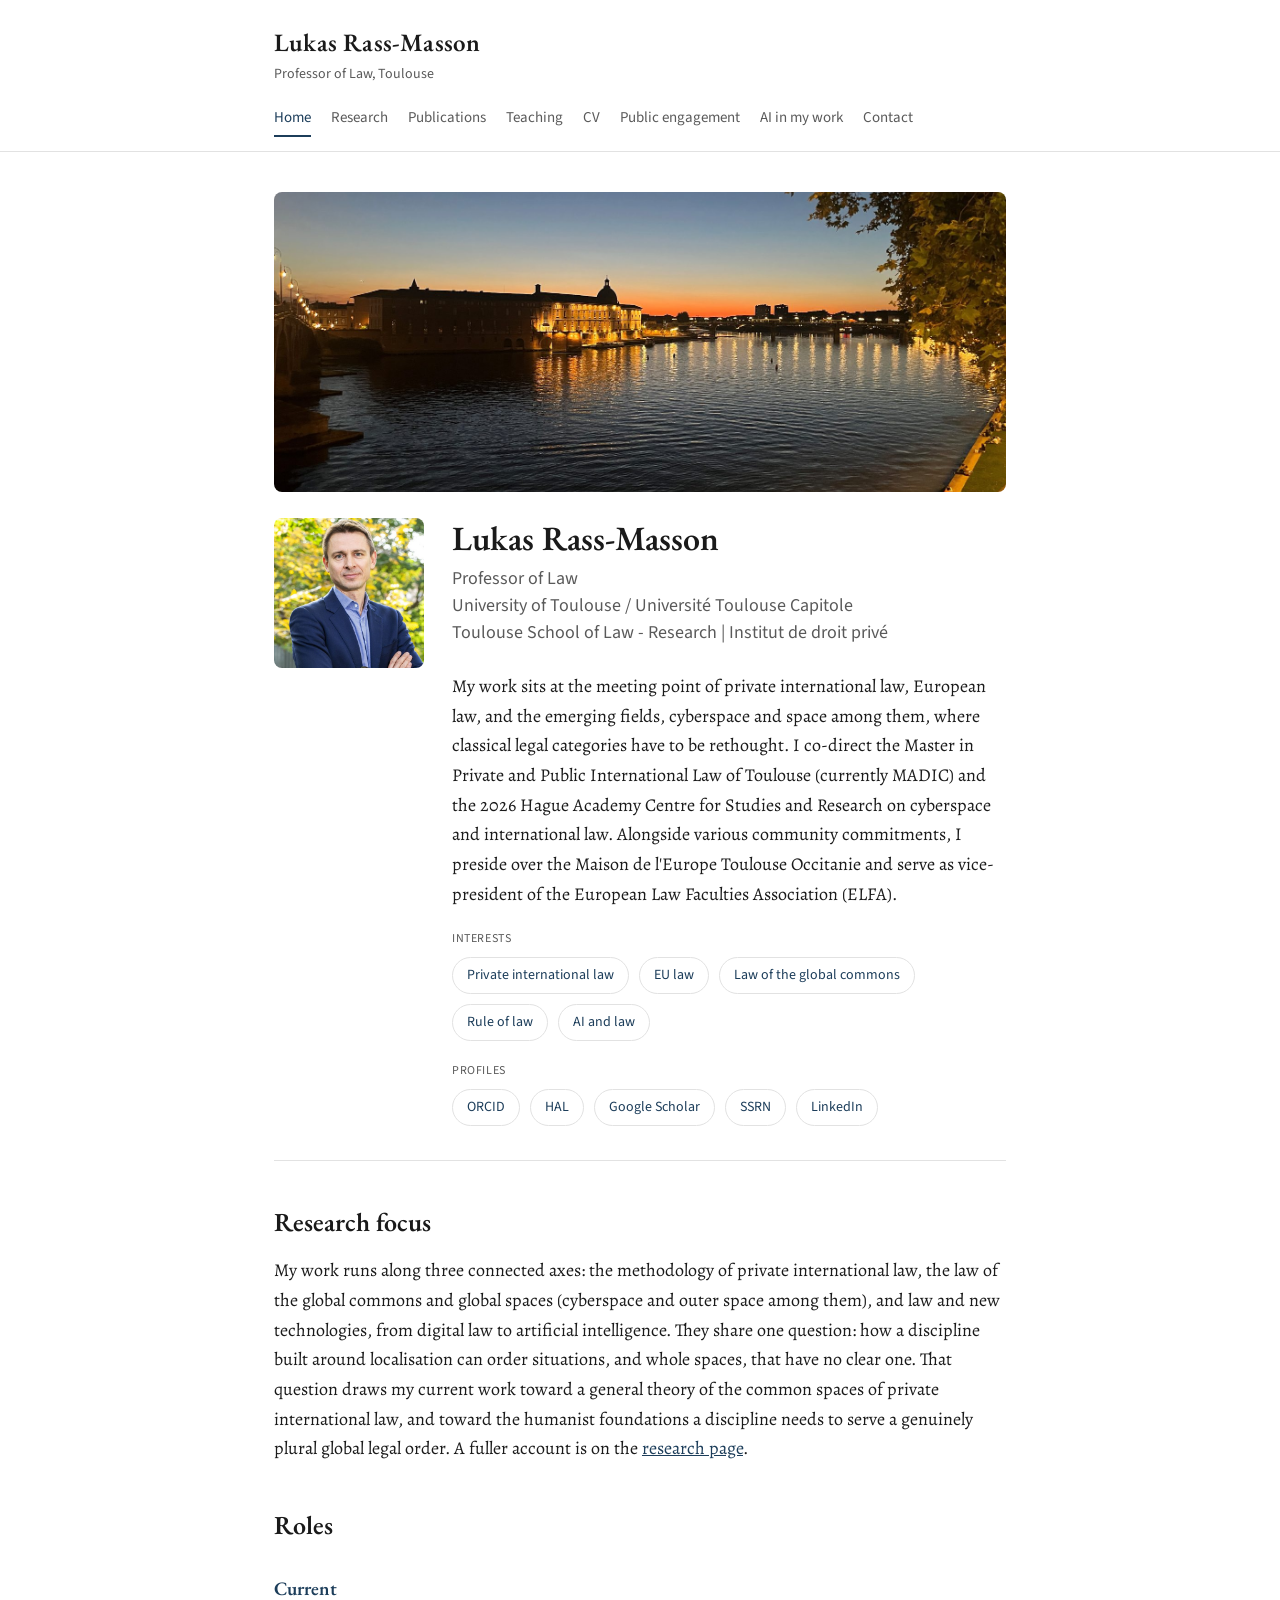
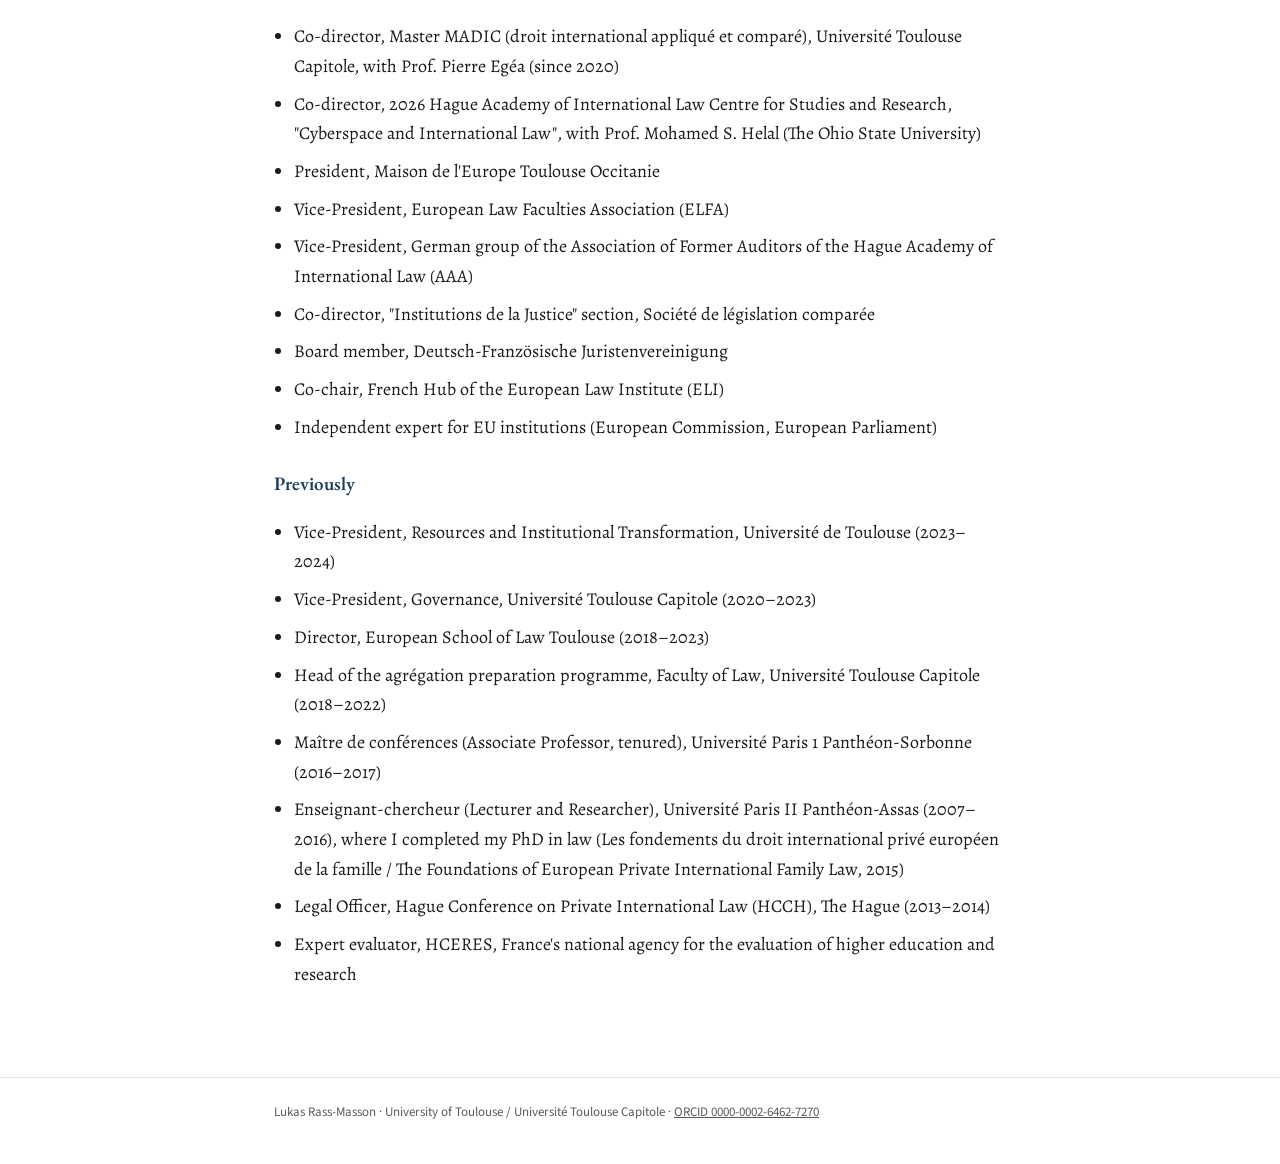
==== commit b931212b: "Profiles: add Google Scholar, SSRN, LinkedIn; clean home Profiles row; AI heading to academic work" ====
--- a/index.html
+++ b/index.html
@@ -49,9 +49,9 @@
         <div class="links">
           <a href="https://orcid.org/0000-0002-6462-7270" target="_blank" rel="noopener">ORCID</a>
           <a href="https://hal.science/search/index/?q=*&authIdHal_s=lukas-rass-masson" target="_blank" rel="noopener">HAL</a>
-          <a href="publications.html">Publications</a>
-          <a href="research.html">Research statement</a>
-          <a href="contact.html">Contact</a>
+          <a href="https://scholar.google.com/citations?user=Xp09ypEAAAAJ" target="_blank" rel="noopener">Google Scholar</a>
+          <a href="https://papers.ssrn.com/sol3/cf_dev/AbsByAuth.cfm?per_id=3923731" target="_blank" rel="noopener">SSRN</a>
+          <a href="https://www.linkedin.com/in/lukas-rass-masson-1001981a2/" target="_blank" rel="noopener">LinkedIn</a>
         </div>
       </div>
     </div>
